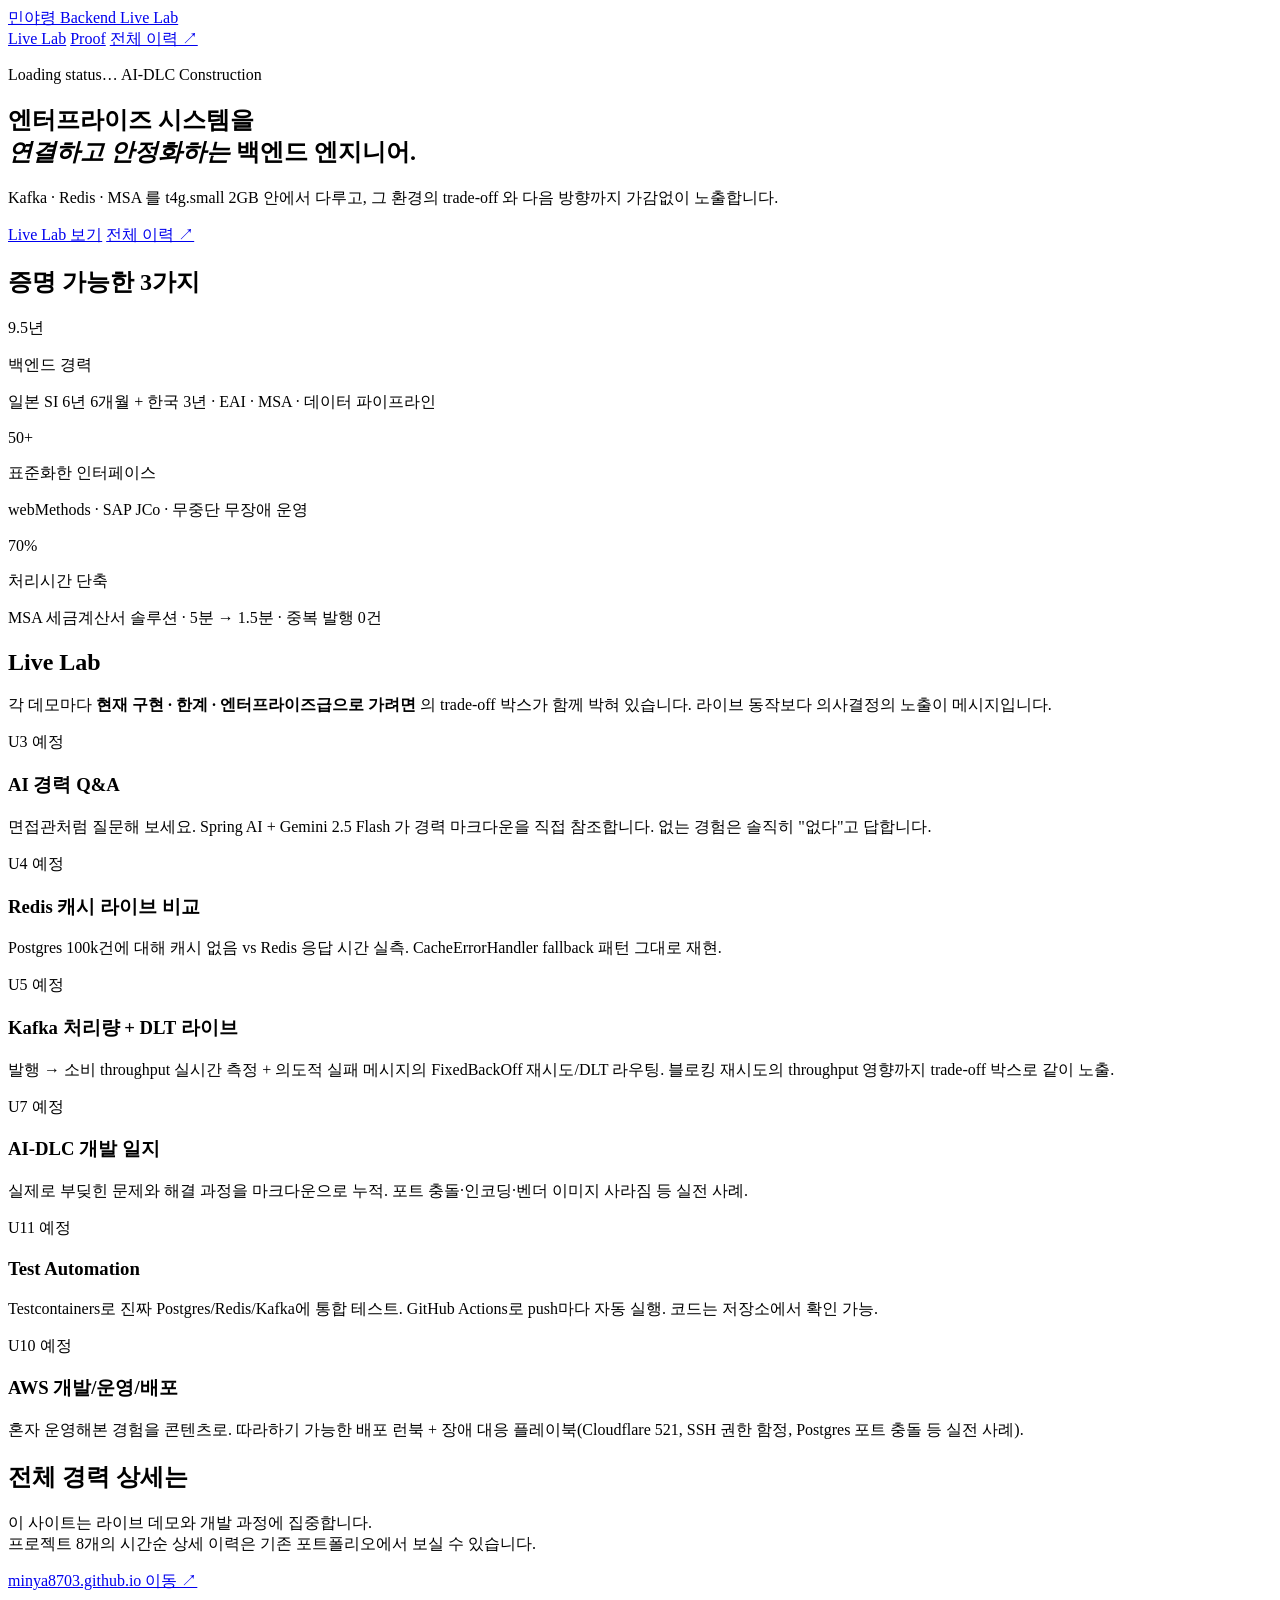
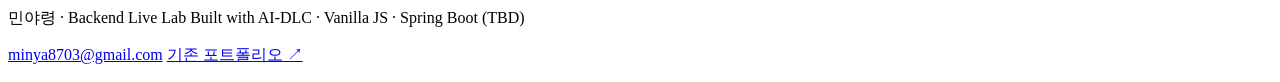
==== src/main/resources/static/index.html @ be802495 "chore: update career timeline facts" ====
<!doctype html>
<html lang="ko">
<head>
  <meta charset="utf-8" />
  <meta name="viewport" content="width=device-width, initial-scale=1" />
  <title>민야령 · Backend Live Lab</title>
  <meta name="description" content="Kafka·Redis·MSA를 t4g.small 2GB 안에서 다루고 trade-off 와 다음 방향까지 가감없이 노출하는 백엔드 엔지니어 민야령의 작업실. AI-DLC로 만들어지는 중." />
  <link rel="icon" type="image/svg+xml" href="/favicon.svg" />
  <link rel="stylesheet" href="/assets/css/style.css" />
</head>
<body>
  <header class="topbar">
    <a class="brand" href="/">민야령 <span class="brand-sub">Backend Live Lab</span></a>
    <nav class="nav">
      <a href="#lab">Live Lab</a>
      <a href="#proof">Proof</a>
      <a href="https://minya8703.github.io/" target="_blank" rel="noopener">전체 이력 ↗</a>
    </nav>
  </header>

  <main>
    <section class="hero">
      <p class="status" data-status>
        <span class="dot" aria-hidden="true"></span>
        <!-- 정적 fallback은 의도적으로 ASCII만 사용 — 파일 인코딩 사고에 영향받지 않게.
             실제 한국어 라벨은 /api/status (또는 app.js 의 FALLBACK)에서 textContent 로 주입. -->
        <span class="status-label">Loading status&hellip;</span>
        <span class="status-detail">AI-DLC Construction</span>
      </p>
      <h1 class="hero-title">
        엔터프라이즈 시스템을<br />
        <em>연결하고 안정화하는</em> 백엔드 엔지니어.
      </h1>
      <p class="hero-sub">
        Kafka · Redis · MSA 를 t4g.small 2GB 안에서 다루고, 그 환경의 trade-off 와 다음 방향까지 가감없이 노출합니다.
      </p>
      <div class="hero-cta">
        <a class="btn btn-primary" href="#lab">Live Lab 보기</a>
        <a class="btn btn-ghost" href="https://minya8703.github.io/" target="_blank" rel="noopener">전체 이력 ↗</a>
      </div>
    </section>

    <section id="proof" class="proof" aria-labelledby="proof-h">
      <h2 id="proof-h" class="section-title">증명 가능한 3가지</h2>
      <div class="proof-grid">
        <article class="proof-card">
          <p class="big-number">9.5<span class="unit">년</span></p>
          <p class="proof-label">백엔드 경력</p>
          <p class="proof-detail">일본 SI 6년 6개월 + 한국 3년 · EAI · MSA · 데이터 파이프라인</p>
        </article>
        <article class="proof-card">
          <p class="big-number">50<span class="unit">+</span></p>
          <p class="proof-label">표준화한 인터페이스</p>
          <p class="proof-detail">webMethods · SAP JCo · 무중단 무장애 운영</p>
        </article>
        <article class="proof-card">
          <p class="big-number">70<span class="unit">%</span></p>
          <p class="proof-label">처리시간 단축</p>
          <p class="proof-detail">MSA 세금계산서 솔루션 · 5분 → 1.5분 · 중복 발행 0건</p>
        </article>
      </div>
    </section>

    <section id="lab" class="lab" aria-labelledby="lab-h">
      <h2 id="lab-h" class="section-title">Live Lab</h2>
      <p class="section-sub">
        각 데모마다 <strong>현재 구현 · 한계 · 엔터프라이즈급으로 가려면</strong> 의 trade-off 박스가 함께 박혀 있습니다. 라이브 동작보다 의사결정의 노출이 메시지입니다.
      </p>
      <div class="lab-grid" data-units>
        <article class="lab-card" data-unit="3" data-link="/lab/chat.html">
          <header>
            <span class="tag">U3</span>
            <span class="tag-status" data-tag-status>예정</span>
          </header>
          <h3>AI 경력 Q&amp;A</h3>
          <p>면접관처럼 질문해 보세요. Spring AI + Gemini 2.5 Flash 가 경력 마크다운을 직접 참조합니다. 없는 경험은 솔직히 "없다"고 답합니다.</p>
        </article>
        <article class="lab-card" data-unit="4" data-link="/lab/redis.html">
          <header>
            <span class="tag">U4</span>
            <span class="tag-status" data-tag-status>예정</span>
          </header>
          <h3>Redis 캐시 라이브 비교</h3>
          <p>Postgres 100k건에 대해 캐시 없음 vs Redis 응답 시간 실측. CacheErrorHandler fallback 패턴 그대로 재현.</p>
        </article>
        <article class="lab-card" data-unit="5" data-link="/lab/kafka.html">
          <header>
            <span class="tag">U5</span>
            <span class="tag-status" data-tag-status>예정</span>
          </header>
          <h3>Kafka 처리량 + DLT 라이브</h3>
          <p>발행 → 소비 throughput 실시간 측정 + 의도적 실패 메시지의 FixedBackOff 재시도/DLT 라우팅. 블로킹 재시도의 throughput 영향까지 trade-off 박스로 같이 노출.</p>
        </article>
<!--        <article class="lab-card" data-unit="6" data-link="/lab/ops.html">-->
<!--          <header>-->
<!--            <span class="tag">U6</span>-->
<!--            <span class="tag-status" data-tag-status>trade-off 회고로 이전</span>-->
<!--          </header>-->
<!--          <h3>Prometheus + Grafana — 왜 prod 에서 뺐는가</h3>-->
<!--          <p>t4g.small 2GB 환경에서 모니터링 스택을 의도적으로 분리한 의사결정. OOM 사고 + 메모리 가계부 + 다음 방향성. 운영 회고로 노출.</p>-->
<!--        </article>-->
        <article class="lab-card" data-unit="7" data-link="/lab/devlog.html">
          <header>
            <span class="tag">U7</span>
            <span class="tag-status" data-tag-status>예정</span>
          </header>
          <h3>AI-DLC 개발 일지</h3>
          <p>실제로 부딪힌 문제와 해결 과정을 마크다운으로 누적. 포트 충돌·인코딩·벤더 이미지 사라짐 등 실전 사례.</p>
        </article>
        <article class="lab-card" data-unit="11">
          <header>
            <span class="tag">U11</span>
            <span class="tag-status" data-tag-status>예정</span>
          </header>
          <h3>Test Automation</h3>
          <p>Testcontainers로 진짜 Postgres/Redis/Kafka에 통합 테스트. GitHub Actions로 push마다 자동 실행. 코드는 저장소에서 확인 가능.</p>
        </article>
        <article class="lab-card" data-unit="10" data-link="/lab/ops.html">
          <header>
            <span class="tag">U10</span>
            <span class="tag-status" data-tag-status>예정</span>
          </header>
          <h3>AWS 개발/운영/배포</h3>
          <p>혼자 운영해본 경험을 콘텐츠로. 따라하기 가능한 배포 런북 + 장애 대응 플레이북(Cloudflare 521, SSH 권한 함정, Postgres 포트 충돌 등 실전 사례).</p>
        </article>
      </div>
    </section>

    <section class="bridge">
      <h2 class="section-title">전체 경력 상세는</h2>
      <p class="section-sub">
        이 사이트는 라이브 데모와 개발 과정에 집중합니다.<br />
        프로젝트 8개의 시간순 상세 이력은 기존 포트폴리오에서 보실 수 있습니다.
      </p>
      <a class="btn btn-primary" href="https://minya8703.github.io/" target="_blank" rel="noopener">
        minya8703.github.io 이동 ↗
      </a>
    </section>
  </main>

  <footer class="footer">
    <p class="footer-line">
      <span>민야령 · Backend Live Lab</span>
      <span class="dim">Built with AI-DLC · Vanilla JS · Spring Boot (TBD)</span>
    </p>
    <p class="footer-line">
      <a href="mailto:minya8703@gmail.com">minya8703@gmail.com</a>
      <a href="https://minya8703.github.io/" target="_blank" rel="noopener">기존 포트폴리오 ↗</a>
    </p>
  </footer>

  <script src="/assets/js/app.js" defer></script>
</body>
</html>
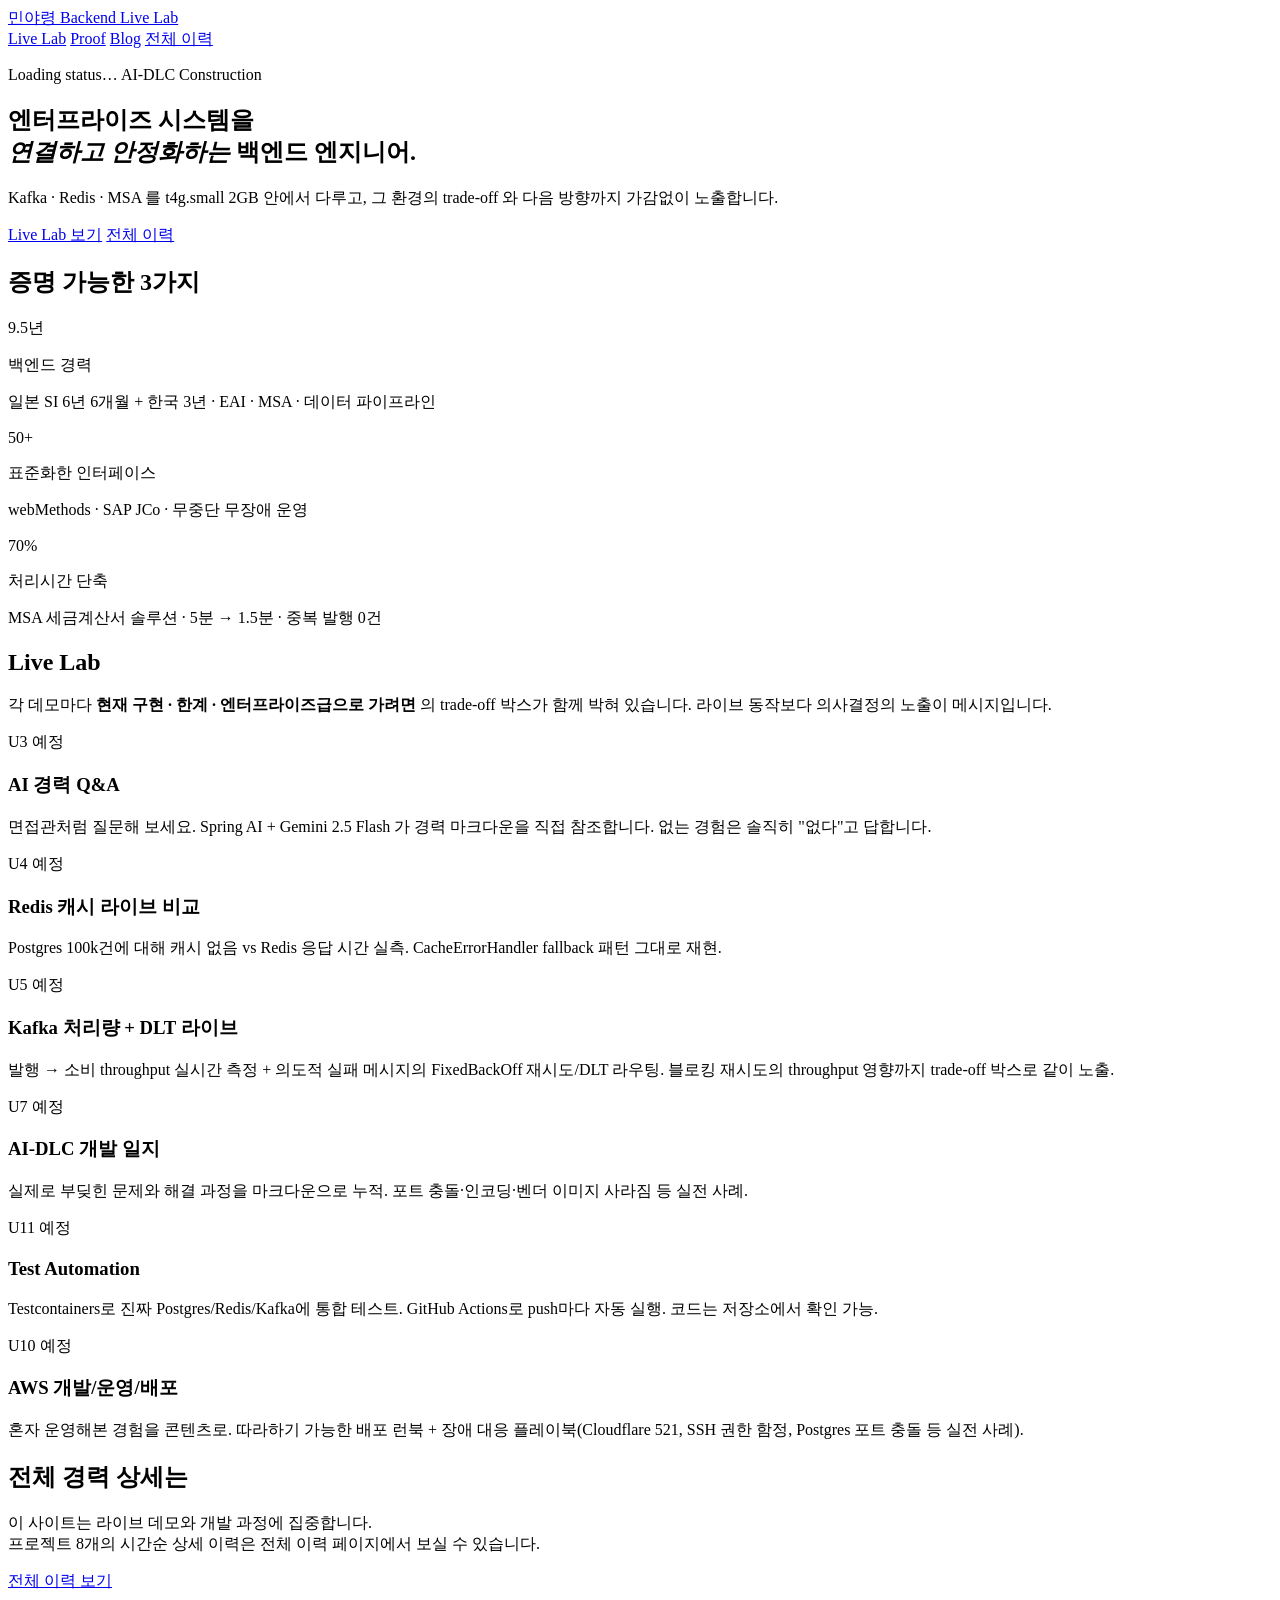
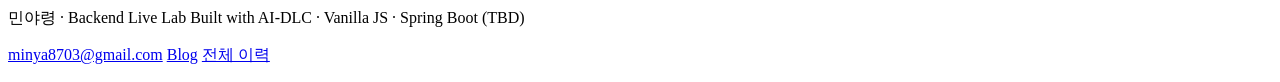
==== commit e2b60fe7: "refactor: clean architecture (domain/application/presentation/infra) - Google OAuth + JWT auth for b" ====
--- a/src/main/resources/static/index.html
+++ b/src/main/resources/static/index.html
@@ -12,9 +12,10 @@
   <header class="topbar">
     <a class="brand" href="/">민야령 <span class="brand-sub">Backend Live Lab</span></a>
     <nav class="nav">
-      <a href="#lab">Live Lab</a>
-      <a href="#proof">Proof</a>
-      <a href="https://minya8703.github.io/" target="_blank" rel="noopener">전체 이력 ↗</a>
+      <a href="/#lab">Live Lab</a>
+      <a href="/#proof">Proof</a>
+      <a href="/blog.html">Blog</a>
+      <a href="/career.html">전체 이력</a>
     </nav>
   </header>
 
@@ -36,7 +37,7 @@
       </p>
       <div class="hero-cta">
         <a class="btn btn-primary" href="#lab">Live Lab 보기</a>
-        <a class="btn btn-ghost" href="https://minya8703.github.io/" target="_blank" rel="noopener">전체 이력 ↗</a>
+        <a class="btn btn-ghost" href="/career.html">전체 이력</a>
       </div>
     </section>
 
@@ -91,14 +92,6 @@
           <h3>Kafka 처리량 + DLT 라이브</h3>
           <p>발행 → 소비 throughput 실시간 측정 + 의도적 실패 메시지의 FixedBackOff 재시도/DLT 라우팅. 블로킹 재시도의 throughput 영향까지 trade-off 박스로 같이 노출.</p>
         </article>
-<!--        <article class="lab-card" data-unit="6" data-link="/lab/ops.html">-->
-<!--          <header>-->
-<!--            <span class="tag">U6</span>-->
-<!--            <span class="tag-status" data-tag-status>trade-off 회고로 이전</span>-->
-<!--          </header>-->
-<!--          <h3>Prometheus + Grafana — 왜 prod 에서 뺐는가</h3>-->
-<!--          <p>t4g.small 2GB 환경에서 모니터링 스택을 의도적으로 분리한 의사결정. OOM 사고 + 메모리 가계부 + 다음 방향성. 운영 회고로 노출.</p>-->
-<!--        </article>-->
         <article class="lab-card" data-unit="7" data-link="/lab/devlog.html">
           <header>
             <span class="tag">U7</span>
@@ -130,10 +123,10 @@
       <h2 class="section-title">전체 경력 상세는</h2>
       <p class="section-sub">
         이 사이트는 라이브 데모와 개발 과정에 집중합니다.<br />
-        프로젝트 8개의 시간순 상세 이력은 기존 포트폴리오에서 보실 수 있습니다.
+        프로젝트 8개의 시간순 상세 이력은 전체 이력 페이지에서 보실 수 있습니다.
       </p>
-      <a class="btn btn-primary" href="https://minya8703.github.io/" target="_blank" rel="noopener">
-        minya8703.github.io 이동 ↗
+      <a class="btn btn-primary" href="/career.html">
+        전체 이력 보기
       </a>
     </section>
   </main>
@@ -145,7 +138,8 @@
     </p>
     <p class="footer-line">
       <a href="mailto:minya8703@gmail.com">minya8703@gmail.com</a>
-      <a href="https://minya8703.github.io/" target="_blank" rel="noopener">기존 포트폴리오 ↗</a>
+      <a href="/blog.html">Blog</a>
+      <a href="/career.html">전체 이력</a>
     </p>
   </footer>
 
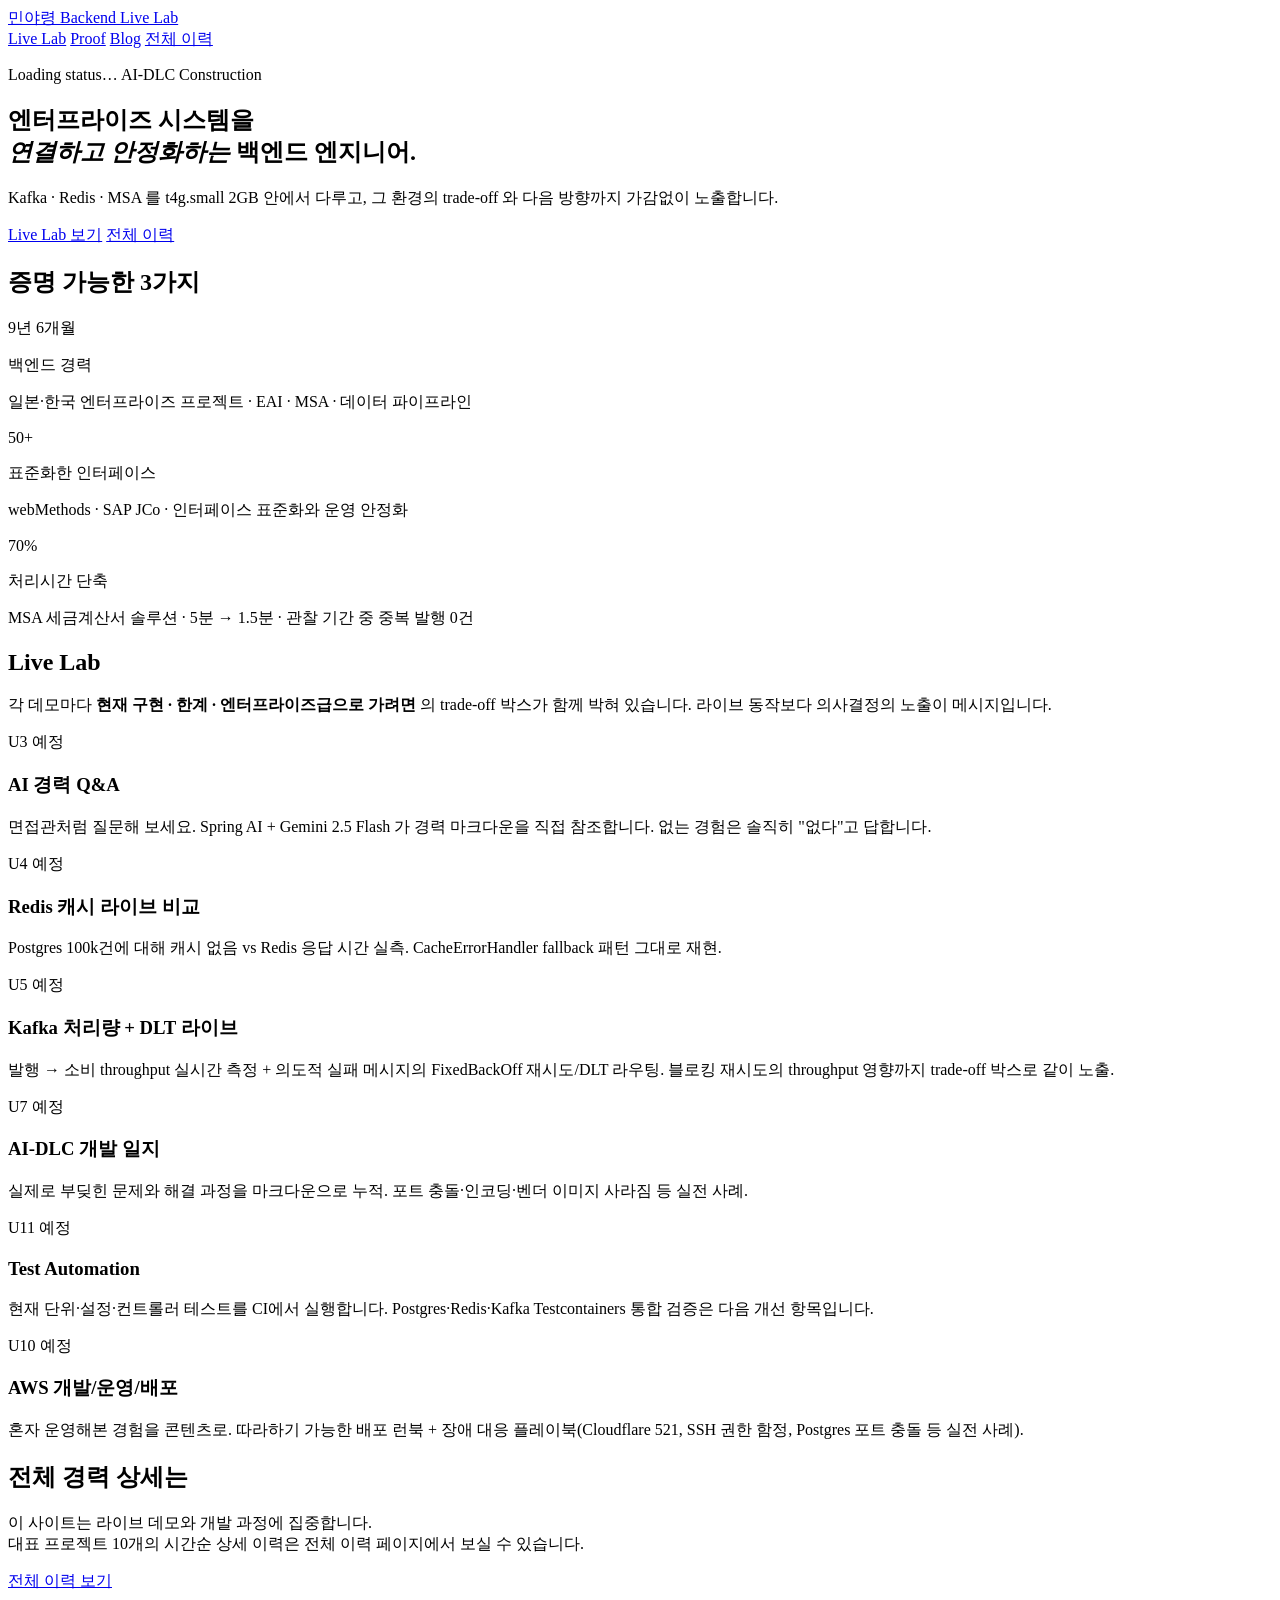
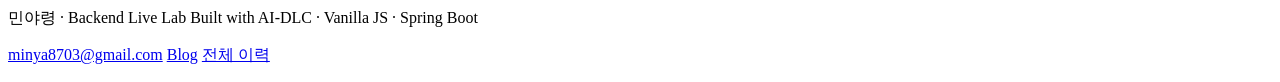
==== commit b941d41d: "feat: harden Live Lab for EC2 deployment Security: move browser auth to HttpOnly/Secure/SameSite coo" ====
--- a/src/main/resources/static/index.html
+++ b/src/main/resources/static/index.html
@@ -20,11 +20,10 @@
   </header>
 
   <main>
-    <section class="hero">
+    <section class="hero fade-in">
       <p class="status" data-status>
         <span class="dot" aria-hidden="true"></span>
-        <!-- 정적 fallback은 의도적으로 ASCII만 사용 — 파일 인코딩 사고에 영향받지 않게.
-             실제 한국어 라벨은 /api/status (또는 app.js 의 FALLBACK)에서 textContent 로 주입. -->
+        <!-- 실제 상태 라벨은 /api/status에서 textContent로 주입한다. -->
         <span class="status-label">Loading status&hellip;</span>
         <span class="status-detail">AI-DLC Construction</span>
       </p>
@@ -41,28 +40,28 @@
       </div>
     </section>
 
-    <section id="proof" class="proof" aria-labelledby="proof-h">
+    <section id="proof" class="proof fade-in" aria-labelledby="proof-h">
       <h2 id="proof-h" class="section-title">증명 가능한 3가지</h2>
       <div class="proof-grid">
         <article class="proof-card">
-          <p class="big-number">9.5<span class="unit">년</span></p>
+          <p class="big-number">9<span class="unit">년 6개월</span></p>
           <p class="proof-label">백엔드 경력</p>
-          <p class="proof-detail">일본 SI 6년 6개월 + 한국 3년 · EAI · MSA · 데이터 파이프라인</p>
+          <p class="proof-detail">일본·한국 엔터프라이즈 프로젝트 · EAI · MSA · 데이터 파이프라인</p>
         </article>
         <article class="proof-card">
           <p class="big-number">50<span class="unit">+</span></p>
           <p class="proof-label">표준화한 인터페이스</p>
-          <p class="proof-detail">webMethods · SAP JCo · 무중단 무장애 운영</p>
+          <p class="proof-detail">webMethods · SAP JCo · 인터페이스 표준화와 운영 안정화</p>
         </article>
         <article class="proof-card">
           <p class="big-number">70<span class="unit">%</span></p>
           <p class="proof-label">처리시간 단축</p>
-          <p class="proof-detail">MSA 세금계산서 솔루션 · 5분 → 1.5분 · 중복 발행 0건</p>
+          <p class="proof-detail">MSA 세금계산서 솔루션 · 5분 → 1.5분 · 관찰 기간 중 중복 발행 0건</p>
         </article>
       </div>
     </section>
 
-    <section id="lab" class="lab" aria-labelledby="lab-h">
+    <section id="lab" class="lab fade-in" aria-labelledby="lab-h">
       <h2 id="lab-h" class="section-title">Live Lab</h2>
       <p class="section-sub">
         각 데모마다 <strong>현재 구현 · 한계 · 엔터프라이즈급으로 가려면</strong> 의 trade-off 박스가 함께 박혀 있습니다. 라이브 동작보다 의사결정의 노출이 메시지입니다.
@@ -106,7 +105,7 @@
             <span class="tag-status" data-tag-status>예정</span>
           </header>
           <h3>Test Automation</h3>
-          <p>Testcontainers로 진짜 Postgres/Redis/Kafka에 통합 테스트. GitHub Actions로 push마다 자동 실행. 코드는 저장소에서 확인 가능.</p>
+          <p>현재 단위·설정·컨트롤러 테스트를 CI에서 실행합니다. Postgres·Redis·Kafka Testcontainers 통합 검증은 다음 개선 항목입니다.</p>
         </article>
         <article class="lab-card" data-unit="10" data-link="/lab/ops.html">
           <header>
@@ -119,11 +118,11 @@
       </div>
     </section>
 
-    <section class="bridge">
+    <section class="bridge fade-in">
       <h2 class="section-title">전체 경력 상세는</h2>
       <p class="section-sub">
         이 사이트는 라이브 데모와 개발 과정에 집중합니다.<br />
-        프로젝트 8개의 시간순 상세 이력은 전체 이력 페이지에서 보실 수 있습니다.
+        대표 프로젝트 10개의 시간순 상세 이력은 전체 이력 페이지에서 보실 수 있습니다.
       </p>
       <a class="btn btn-primary" href="/career.html">
         전체 이력 보기
@@ -134,7 +133,7 @@
   <footer class="footer">
     <p class="footer-line">
       <span>민야령 · Backend Live Lab</span>
-      <span class="dim">Built with AI-DLC · Vanilla JS · Spring Boot (TBD)</span>
+      <span class="dim">Built with AI-DLC · Vanilla JS · Spring Boot</span>
     </p>
     <p class="footer-line">
       <a href="mailto:minya8703@gmail.com">minya8703@gmail.com</a>
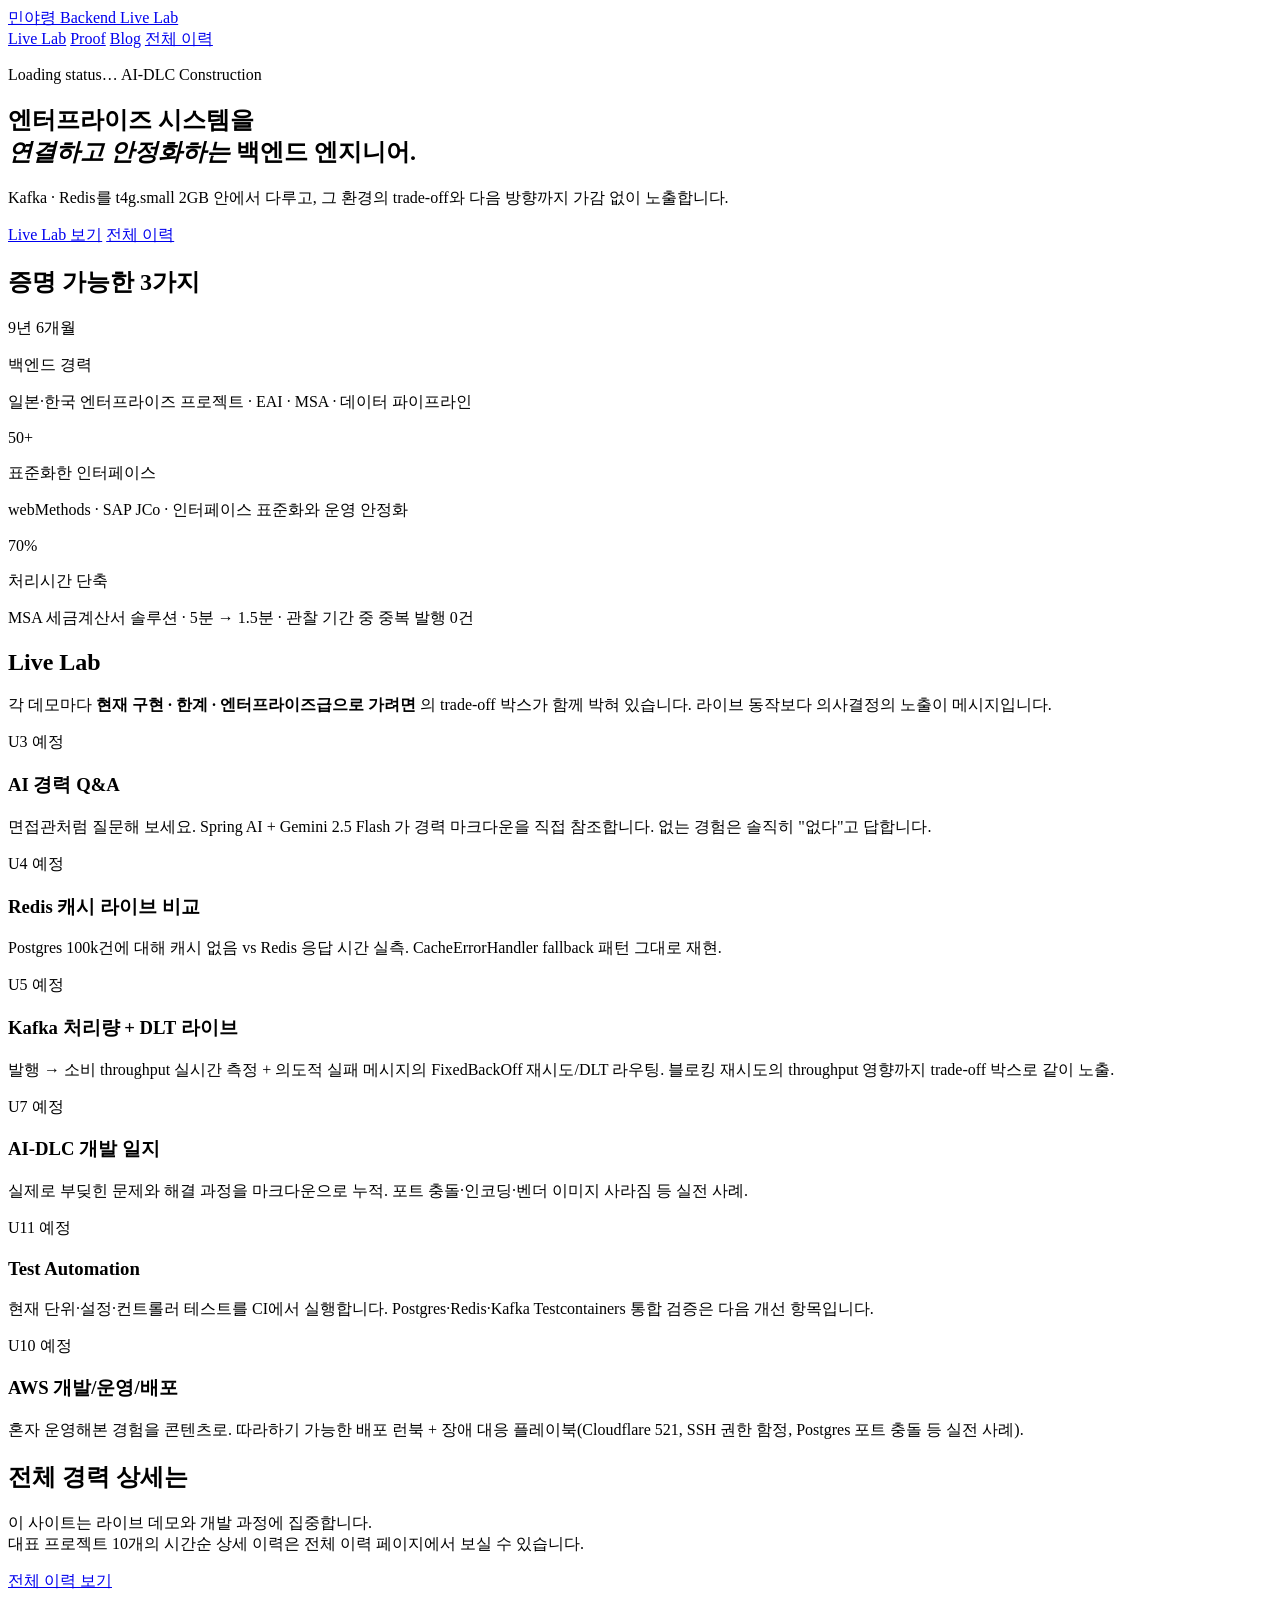
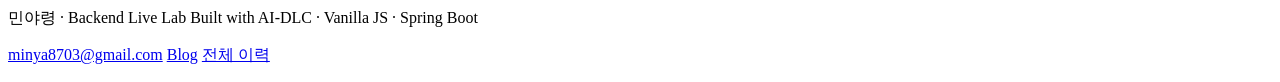
==== commit f9ebf070: "docs: remove MSA from portfolio copy" ====
--- a/src/main/resources/static/index.html
+++ b/src/main/resources/static/index.html
@@ -32,7 +32,7 @@
         <em>연결하고 안정화하는</em> 백엔드 엔지니어.
       </h1>
       <p class="hero-sub">
-        Kafka · Redis · MSA 를 t4g.small 2GB 안에서 다루고, 그 환경의 trade-off 와 다음 방향까지 가감없이 노출합니다.
+        Kafka · Redis를 t4g.small 2GB 안에서 다루고, 그 환경의 trade-off와 다음 방향까지 가감 없이 노출합니다.
       </p>
       <div class="hero-cta">
         <a class="btn btn-primary" href="#lab">Live Lab 보기</a>
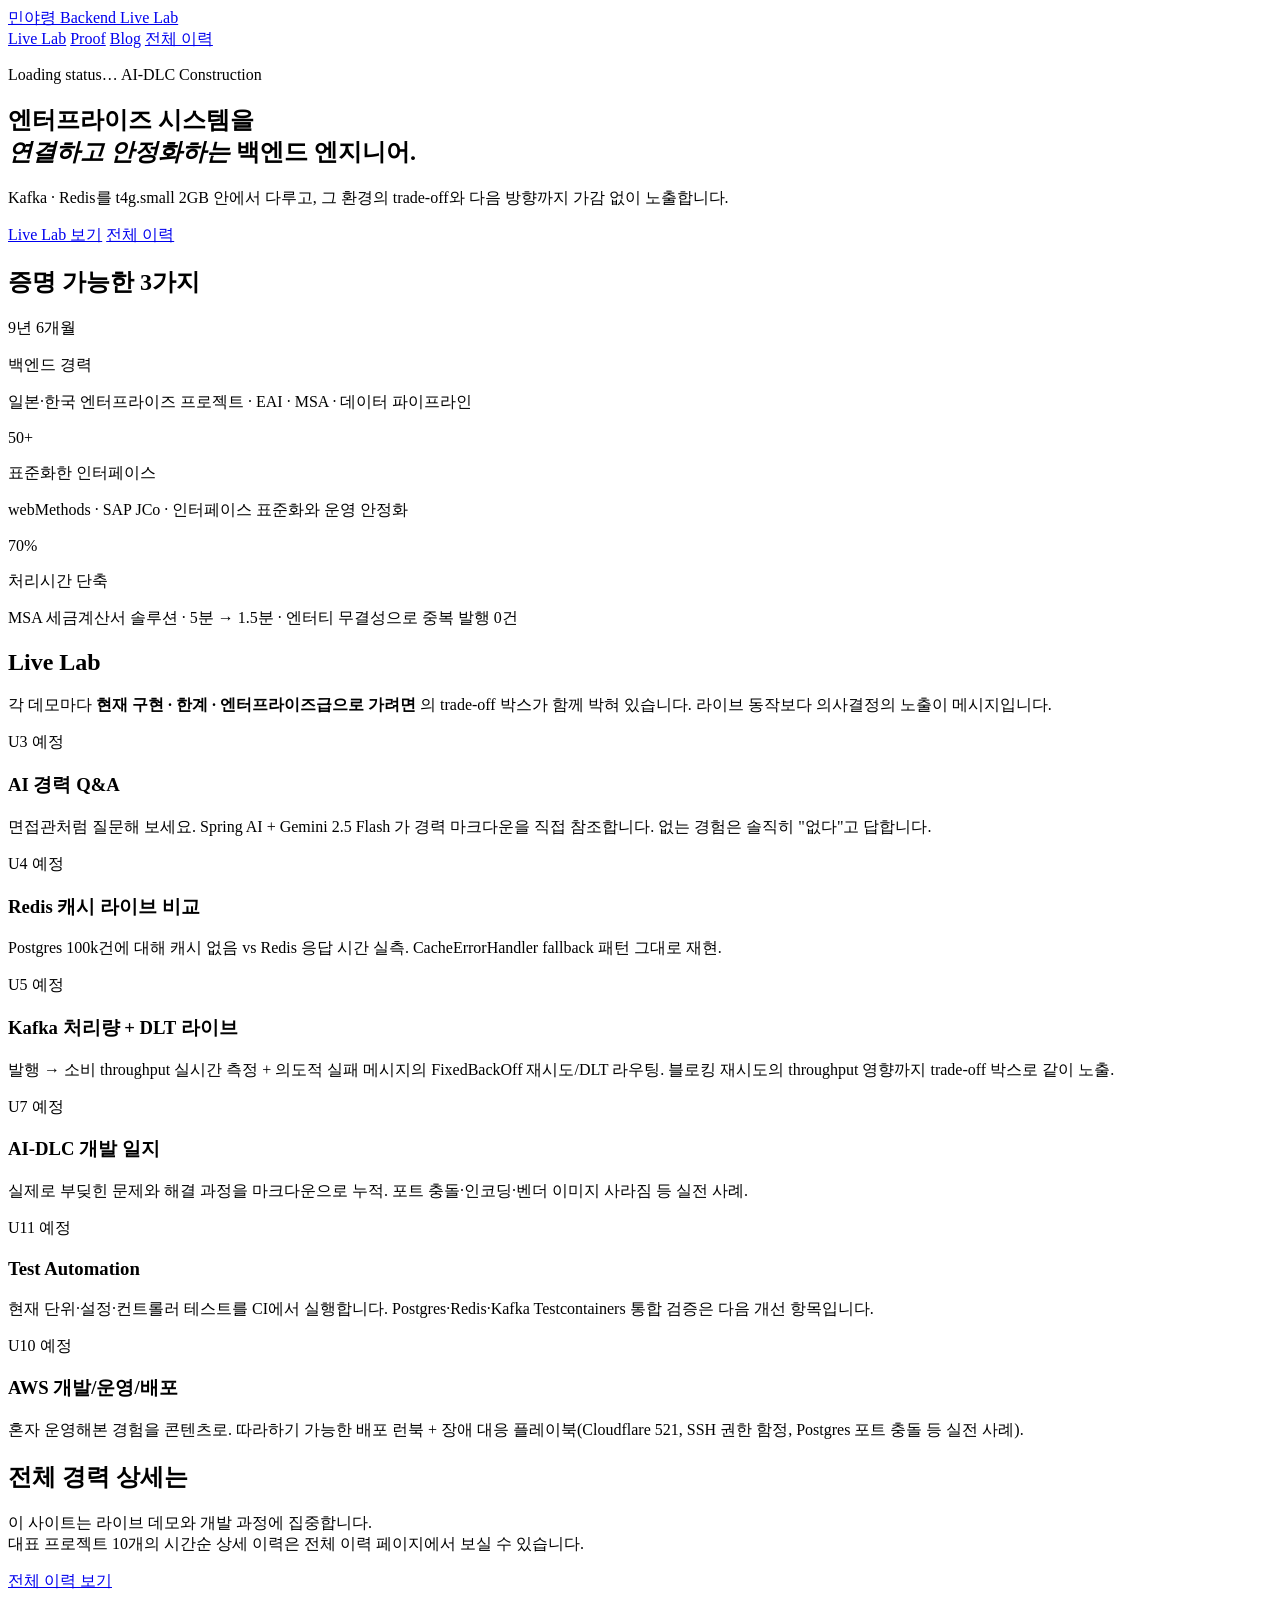
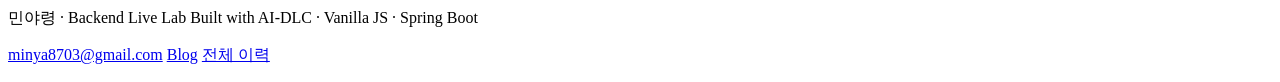
==== commit 1197dc87: "docs: refine career data terminology and links" ====
--- a/src/main/resources/static/index.html
+++ b/src/main/resources/static/index.html
@@ -56,7 +56,7 @@
         <article class="proof-card">
           <p class="big-number">70<span class="unit">%</span></p>
           <p class="proof-label">처리시간 단축</p>
-          <p class="proof-detail">MSA 세금계산서 솔루션 · 5분 → 1.5분 · 관찰 기간 중 중복 발행 0건</p>
+          <p class="proof-detail">MSA 세금계산서 솔루션 · 5분 → 1.5분 · 엔터티 무결성으로 중복 발행 0건</p>
         </article>
       </div>
     </section>
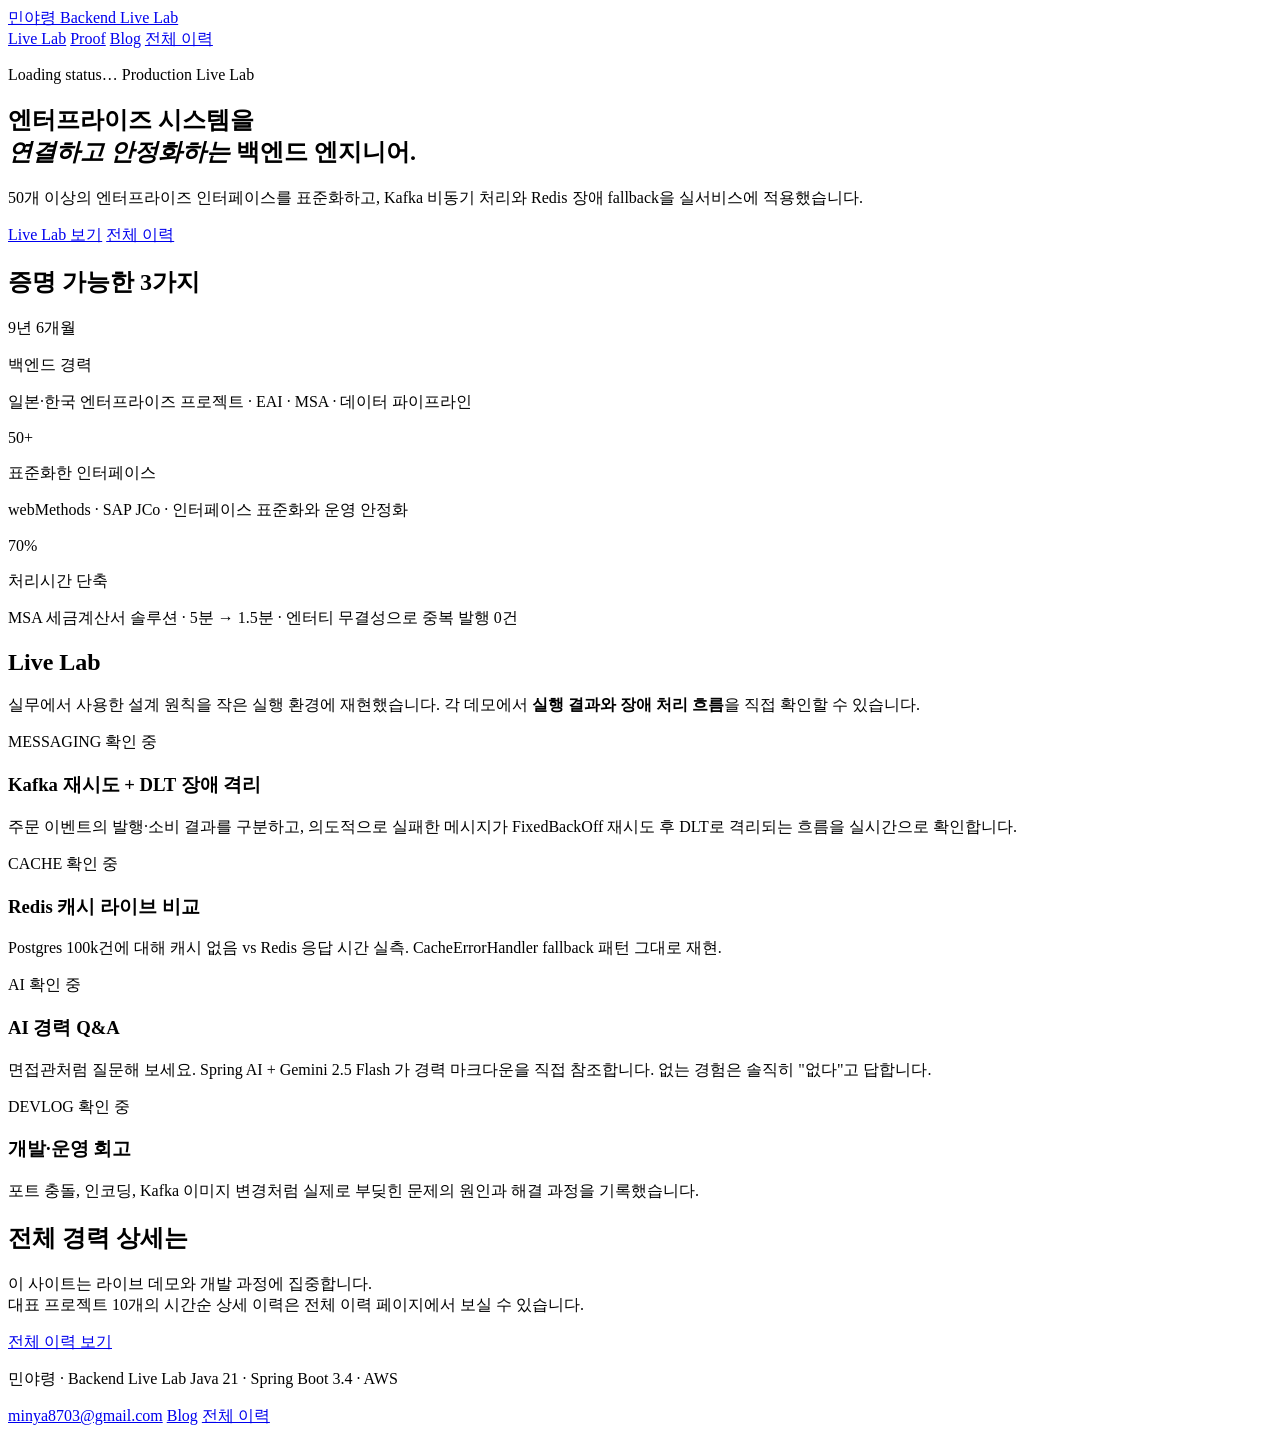
==== commit b7a70049: "Refine portfolio hiring message" ====
--- a/src/main/resources/static/index.html
+++ b/src/main/resources/static/index.html
@@ -4,7 +4,7 @@
   <meta charset="utf-8" />
   <meta name="viewport" content="width=device-width, initial-scale=1" />
   <title>민야령 · Backend Live Lab</title>
-  <meta name="description" content="Kafka·Redis·MSA를 t4g.small 2GB 안에서 다루고 trade-off 와 다음 방향까지 가감없이 노출하는 백엔드 엔지니어 민야령의 작업실. AI-DLC로 만들어지는 중." />
+  <meta name="description" content="Kafka 재시도와 DLT 장애 격리, Redis 캐시 장애 fallback 등 운영 설계를 직접 확인할 수 있는 백엔드 엔지니어 민야령의 Live Lab." />
   <link rel="icon" type="image/svg+xml" href="/favicon.svg" />
   <link rel="stylesheet" href="/assets/css/style.css" />
 </head>
@@ -25,14 +25,14 @@
         <span class="dot" aria-hidden="true"></span>
         <!-- 실제 상태 라벨은 /api/status에서 textContent로 주입한다. -->
         <span class="status-label">Loading status&hellip;</span>
-        <span class="status-detail">AI-DLC Construction</span>
+        <span class="status-detail">Production Live Lab</span>
       </p>
       <h1 class="hero-title">
         엔터프라이즈 시스템을<br />
         <em>연결하고 안정화하는</em> 백엔드 엔지니어.
       </h1>
       <p class="hero-sub">
-        Kafka · Redis를 t4g.small 2GB 안에서 다루고, 그 환경의 trade-off와 다음 방향까지 가감 없이 노출합니다.
+        50개 이상의 엔터프라이즈 인터페이스를 표준화하고, Kafka 비동기 처리와 Redis 장애 fallback을 실서비스에 적용했습니다.
       </p>
       <div class="hero-cta">
         <a class="btn btn-primary" href="#lab">Live Lab 보기</a>
@@ -64,56 +64,40 @@
     <section id="lab" class="lab fade-in" aria-labelledby="lab-h">
       <h2 id="lab-h" class="section-title">Live Lab</h2>
       <p class="section-sub">
-        각 데모마다 <strong>현재 구현 · 한계 · 엔터프라이즈급으로 가려면</strong> 의 trade-off 박스가 함께 박혀 있습니다. 라이브 동작보다 의사결정의 노출이 메시지입니다.
+        실무에서 사용한 설계 원칙을 작은 실행 환경에 재현했습니다. 각 데모에서 <strong>실행 결과와 장애 처리 흐름</strong>을 직접 확인할 수 있습니다.
       </p>
       <div class="lab-grid" data-units>
+        <article class="lab-card" data-unit="5" data-link="/lab/kafka.html">
+          <header>
+            <span class="tag">MESSAGING</span>
+            <span class="tag-status" data-tag-status>확인 중</span>
+          </header>
+          <h3>Kafka 재시도 + DLT 장애 격리</h3>
+          <p>주문 이벤트의 발행·소비 결과를 구분하고, 의도적으로 실패한 메시지가 FixedBackOff 재시도 후 DLT로 격리되는 흐름을 실시간으로 확인합니다.</p>
+        </article>
+        <article class="lab-card" data-unit="4" data-link="/lab/redis.html">
+          <header>
+            <span class="tag">CACHE</span>
+            <span class="tag-status" data-tag-status>확인 중</span>
+          </header>
+          <h3>Redis 캐시 라이브 비교</h3>
+          <p>Postgres 100k건에 대해 캐시 없음 vs Redis 응답 시간 실측. CacheErrorHandler fallback 패턴 그대로 재현.</p>
+        </article>
         <article class="lab-card" data-unit="3" data-link="/lab/chat.html">
           <header>
-            <span class="tag">U3</span>
-            <span class="tag-status" data-tag-status>예정</span>
+            <span class="tag">AI</span>
+            <span class="tag-status" data-tag-status>확인 중</span>
           </header>
           <h3>AI 경력 Q&amp;A</h3>
           <p>면접관처럼 질문해 보세요. Spring AI + Gemini 2.5 Flash 가 경력 마크다운을 직접 참조합니다. 없는 경험은 솔직히 "없다"고 답합니다.</p>
         </article>
-        <article class="lab-card" data-unit="4" data-link="/lab/redis.html">
-          <header>
-            <span class="tag">U4</span>
-            <span class="tag-status" data-tag-status>예정</span>
-          </header>
-          <h3>Redis 캐시 라이브 비교</h3>
-          <p>Postgres 100k건에 대해 캐시 없음 vs Redis 응답 시간 실측. CacheErrorHandler fallback 패턴 그대로 재현.</p>
-        </article>
-        <article class="lab-card" data-unit="5" data-link="/lab/kafka.html">
-          <header>
-            <span class="tag">U5</span>
-            <span class="tag-status" data-tag-status>예정</span>
-          </header>
-          <h3>Kafka 처리량 + DLT 라이브</h3>
-          <p>발행 → 소비 throughput 실시간 측정 + 의도적 실패 메시지의 FixedBackOff 재시도/DLT 라우팅. 블로킹 재시도의 throughput 영향까지 trade-off 박스로 같이 노출.</p>
-        </article>
         <article class="lab-card" data-unit="7" data-link="/lab/devlog.html">
           <header>
-            <span class="tag">U7</span>
-            <span class="tag-status" data-tag-status>예정</span>
+            <span class="tag">DEVLOG</span>
+            <span class="tag-status" data-tag-status>확인 중</span>
           </header>
-          <h3>AI-DLC 개발 일지</h3>
-          <p>실제로 부딪힌 문제와 해결 과정을 마크다운으로 누적. 포트 충돌·인코딩·벤더 이미지 사라짐 등 실전 사례.</p>
-        </article>
-        <article class="lab-card" data-unit="11">
-          <header>
-            <span class="tag">U11</span>
-            <span class="tag-status" data-tag-status>예정</span>
-          </header>
-          <h3>Test Automation</h3>
-          <p>현재 단위·설정·컨트롤러 테스트를 CI에서 실행합니다. Postgres·Redis·Kafka Testcontainers 통합 검증은 다음 개선 항목입니다.</p>
-        </article>
-        <article class="lab-card" data-unit="10" data-link="/lab/ops.html">
-          <header>
-            <span class="tag">U10</span>
-            <span class="tag-status" data-tag-status>예정</span>
-          </header>
-          <h3>AWS 개발/운영/배포</h3>
-          <p>혼자 운영해본 경험을 콘텐츠로. 따라하기 가능한 배포 런북 + 장애 대응 플레이북(Cloudflare 521, SSH 권한 함정, Postgres 포트 충돌 등 실전 사례).</p>
+          <h3>개발·운영 회고</h3>
+          <p>포트 충돌, 인코딩, Kafka 이미지 변경처럼 실제로 부딪힌 문제의 원인과 해결 과정을 기록했습니다.</p>
         </article>
       </div>
     </section>
@@ -133,7 +117,7 @@
   <footer class="footer">
     <p class="footer-line">
       <span>민야령 · Backend Live Lab</span>
-      <span class="dim">Built with AI-DLC · Vanilla JS · Spring Boot</span>
+      <span class="dim">Java 21 · Spring Boot 3.4 · AWS</span>
     </p>
     <p class="footer-line">
       <a href="mailto:minya8703@gmail.com">minya8703@gmail.com</a>
